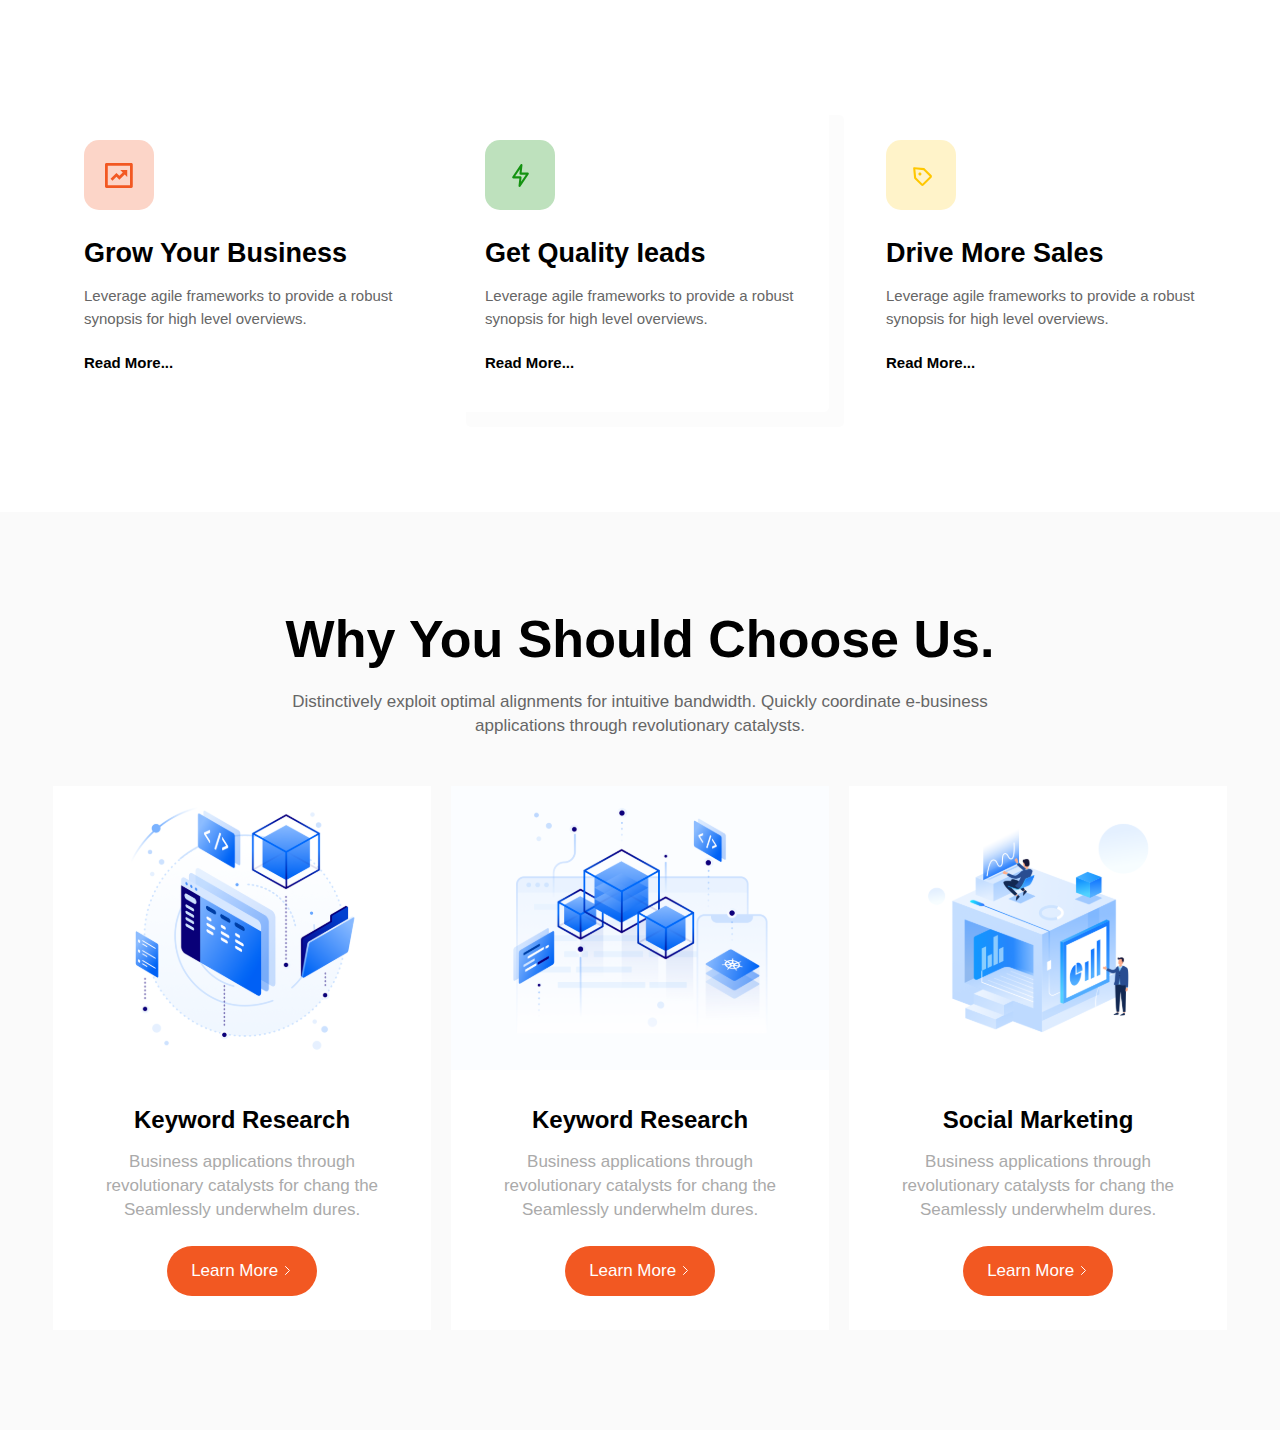
==== Seminar_5/index.html @ 55999533 "DZ_5" ====
<!DOCTYPE html>
<html lang="en">

<head>
    <meta charset="UTF-8">
    <meta name="viewport" content="width=device-width, initial-scale=1.0">
    <title>DZ_5</title>
    <link href="https://fonts.cdnfonts.com/css/gilroy-bold" rel="stylesheet">
    <link rel="stylesheet" href="style.css">
</head>

<body>

    <header class="centre">
        <div class="menu__block">
            <div><img src="img/Icon.svg" alt="Icon"></div>
            <h1>Grow Your Business</h1>
            <div class="block__text">
                <p>Leverage agile frameworks to provide a robust synopsis for high level overviews.</p>
            </div>
            <h2>Read More...</h2>
        </div>
        <div class="menu__block shadow">
            <div><img src="img/Icon2.svg" alt="Icon2"></div>
            <h1>Get Quality Ieads</h1>
            <div class="block__text">
                <p>Leverage agile frameworks to provide a robust synopsis for high level overviews.</p>
            </div>
            <h2>Read More...</h2>
        </div>
        <div class="menu__block">
            <div><img src="img/Icon3.svg" alt="Icon3"></div>
            <h1>Drive More Sales</h1>
            <div class="block__text">
                <p>Leverage agile frameworks to provide a robust synopsis for high level overviews.</p>
            </div>
            <h2>Read More...</h2>
        </div>

    </header>

    <main>
        <div class="title centre">

            <h1>Why You Should Choose Us.</h1>

            <div class="title__text">
                <p>Distinctively exploit optimal alignments for intuitive bandwidth. Quickly coordinate e-business
                    applications through revolutionary catalysts.</p>
            </div>
        </div>

        <div class="more__info centre">
            <div class="block">
                <div><img src="img/choose1.svg" alt="choose1"></div>
                <h3>Keyword Research</h3>
                <div class="imfo__text">
                    <p>Business applications through revolutionary catalysts for chang the Seamlessly underwhelm dures.
                    </p>
                </div>
                <div><button>Learn More <img src="img/arrow.svg" alt=""></button></div>
            </div>
            <div class="block">
                <div><img src="img/choose2.svg" alt="choose2"></div>
                <h3>Keyword Research</h3>
                <div class="imfo__text">
                    <p>Business applications through revolutionary catalysts for chang the Seamlessly underwhelm dures.
                    </p>
                </div>
                <button>Learn More <img src="img/arrow.svg" alt=""></button>
            </div>
            <div class="block">
                <div><img src="img/choose3.svg" alt="choose3"></div>
                <h3>Social Marketing</h3>
                <div class="imfo__text">
                    <p>Business applications through revolutionary catalysts for chang the Seamlessly underwhelm dures.
                    </p>
                </div>
                <button>Learn More <img src="img/arrow.svg" alt=""></button>
            </div>
        </div>
    </main>

</body>

</html>
---- Seminar_5/style.css ----
/* 
font-family: 'Gilroy-Bold', sans-serif;
font-family: 'Gilroy-Heavy', sans-serif;
font-family: 'Gilroy-Light', sans-serif;
font-family: 'Gilroy-Medium', sans-serif;
font-family: 'Gilroy-Regular', sans-serif;
*/


* {
    margin: 0;
    padding: 0;
    text-decoration: none;
}

.centre {
    padding-left: calc(50% - 556px);
    padding-right: calc(50% - 556px);
}

header {
    display: flex;
    flex-direction: row;
    flex-wrap: wrap;
    justify-content: space-between;
    align-items: center;
    margin-top: 100px;
    margin-bottom: 100px;
}

.shadow {
    padding-top: 40px;
    padding-bottom: 40px;
    padding-left: 34px;
    padding-right: 34px;
    box-shadow: 15px 15px rgba(247, 247, 247, 0.367);
    border-radius: 5px;
}

header .menu__block .block__text {
    width: 310px;
}

header .menu__block h1 {
    font-family: 'Gilroy-Bold', sans-serif;
    font-size: 27px;
    line-height: 28.13px;
    margin-top: 25px;
    margin-bottom: 18px;
}

header .menu__block h2 {
    font-family: 'Gilroy-Bold', sans-serif;
    font-size: 15px;
    line-height: 16.53px;
    margin-top: 25px;
}

header .menu__block p {
    font-family: 'Gilroy-Regular', sans-serif;
    font-size: 15px;
    line-height: 22.5px;
    color: #666666;
}

main {
    padding-top: 100px;
    background-color: #FAFAFA;
}

.title {
    margin-bottom: 48px;
    display: flex;
    flex-direction: column;
    align-items: center;
}

.title h1 {
    text-align: center;
    margin-bottom: 24px;
    font-family: 'Gilroy-Bold', sans-serif;
    font-size: 52px;
    line-height: 54px;
}

.title .title__text {
    width: 740px;
    text-align: center;
}

.title .title__text p {
    font-family: 'Gilroy-Regular', sans-serif;
    font-size: 17px;
    line-height: 24px;
    color: #666666;
}

.more__info {
    display: flex;
    justify-content: center;
    gap: 20px;
}

.more__info h3 {
    margin-top: 32px;
    text-align: center;
    font-family: 'Gilroy-Bold', sans-serif;
    font-size: 24px;
    line-height: 28px;
}

.more__info .imfo__text p {
    margin-top: 16px;
    margin-bottom: 24px;
    width: 310px;
    text-align: center;
    font-family: 'Gilroy-Regular', sans-serif;
    font-size: 17px;
    line-height: 24px;
    color: #AAAAAA;
}

.more__info button {
    border: 0;
    color: #FFFFFF;
    font-family: 'Gilroy-Bold', sans-serif;
    font-size: 17px;
    line-height: 19px;
    background-color: #F25822;
    border-radius: 50px;
    width: 150px;
    height: 50px;
}

.more__info .block {
    display: flex;
    flex-direction: column;
    align-items: center;
    padding-bottom: 34px;
    margin-bottom: 100px;
    background-color: #FFFFFF;
}
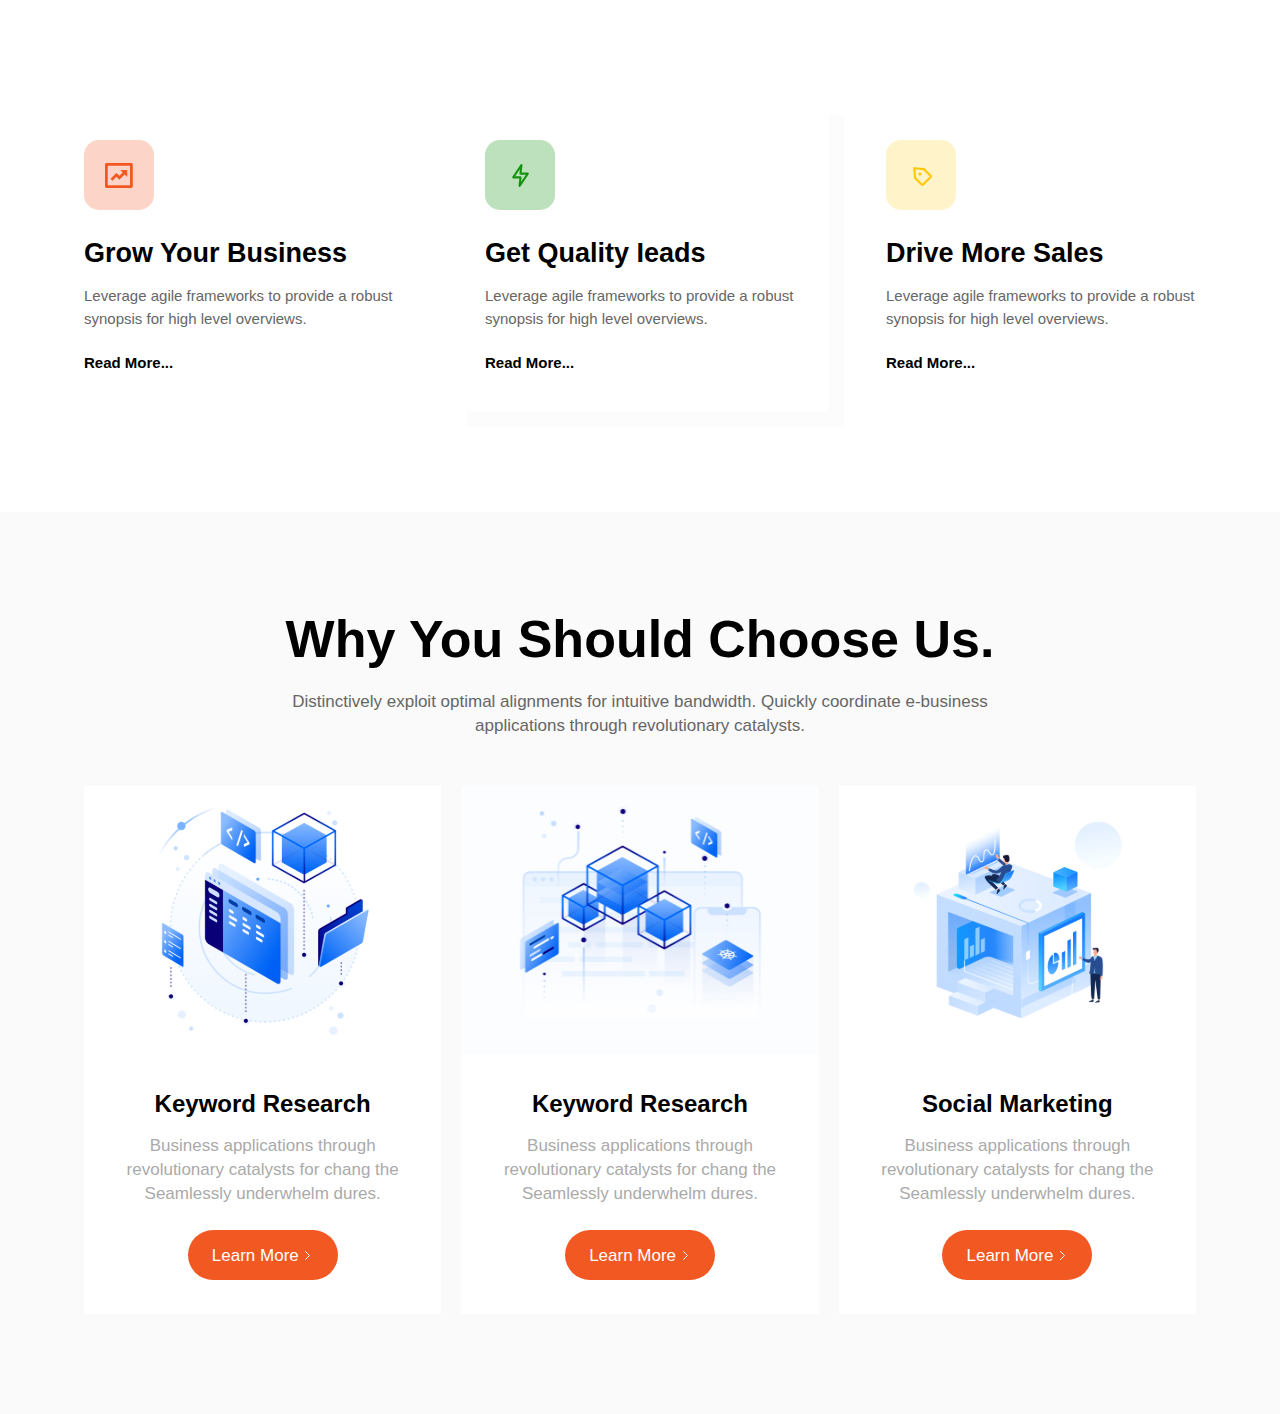
==== commit e8659f3e: "DZ-7" ====
--- a/Seminar_5/index.html
+++ b/Seminar_5/index.html
@@ -13,7 +13,7 @@
 
     <header class="centre">
         <div class="menu__block">
-            <div><img src="img/Icon.svg" alt="Icon"></div>
+            <div class="img"><img src="img/Icon.svg" alt="Icon"></div>
             <h1>Grow Your Business</h1>
             <div class="block__text">
                 <p>Leverage agile frameworks to provide a robust synopsis for high level overviews.</p>
--- a/Seminar_5/style.css
+++ b/Seminar_5/style.css
@@ -13,6 +13,10 @@
     text-decoration: none;
 }
 
+img {
+    max-width: 100%;
+}
+
 .centre {
     padding-left: calc(50% - 556px);
     padding-right: calc(50% - 556px);
@@ -139,4 +143,79 @@
     padding-bottom: 34px;
     margin-bottom: 100px;
     background-color: #FFFFFF;
+}
+
+@media (max-width: 1024px) {
+    .centre {
+        padding-left: calc(50% - 360px);
+        padding-right: calc(50% - 360px);
+    }
+
+    header {
+        justify-content: center;
+        max-width: 100vw;
+        gap: 35px;
+        margin-bottom: 30px;
+        margin-top: 30px;
+    }
+
+    header .menu__block {
+        max-width: 23vw;
+    }
+
+    header .menu__block h1 {
+        font-family: 'Gilroy-Bold', sans-serif;
+        font-size: 15px;
+        margin-top: 10px;
+        margin-bottom: 5px;
+    }
+
+    .shadow {
+        padding: 0;
+    }
+
+    header .menu__block .block__text {
+        max-width: 21vw;
+    }
+
+    header .menu__block .block__text p {
+        font-size: 10px;
+    }
+
+    header .menu__block h2 {
+        font-size: 10px;
+        margin-top: 10px;
+    }
+
+    header .menu__block img {
+        width: 25%;
+    }
+
+    .title {
+        margin-bottom: 30px;
+    }
+
+    .title h1 {
+        text-align: center;
+        margin-bottom: 10px;
+        font-family: 'Gilroy-Bold', sans-serif;
+        font-size: 25px;
+
+    }
+
+    main {
+        padding-top: 30px;
+    }
+
+    main .title__text {
+        max-width: 70vw;
+    }
+
+    main .more__info .block {
+        max-width: 30vw;
+    }
+
+    main .more__info .block p {
+        max-width: 30vw;
+    }
 }